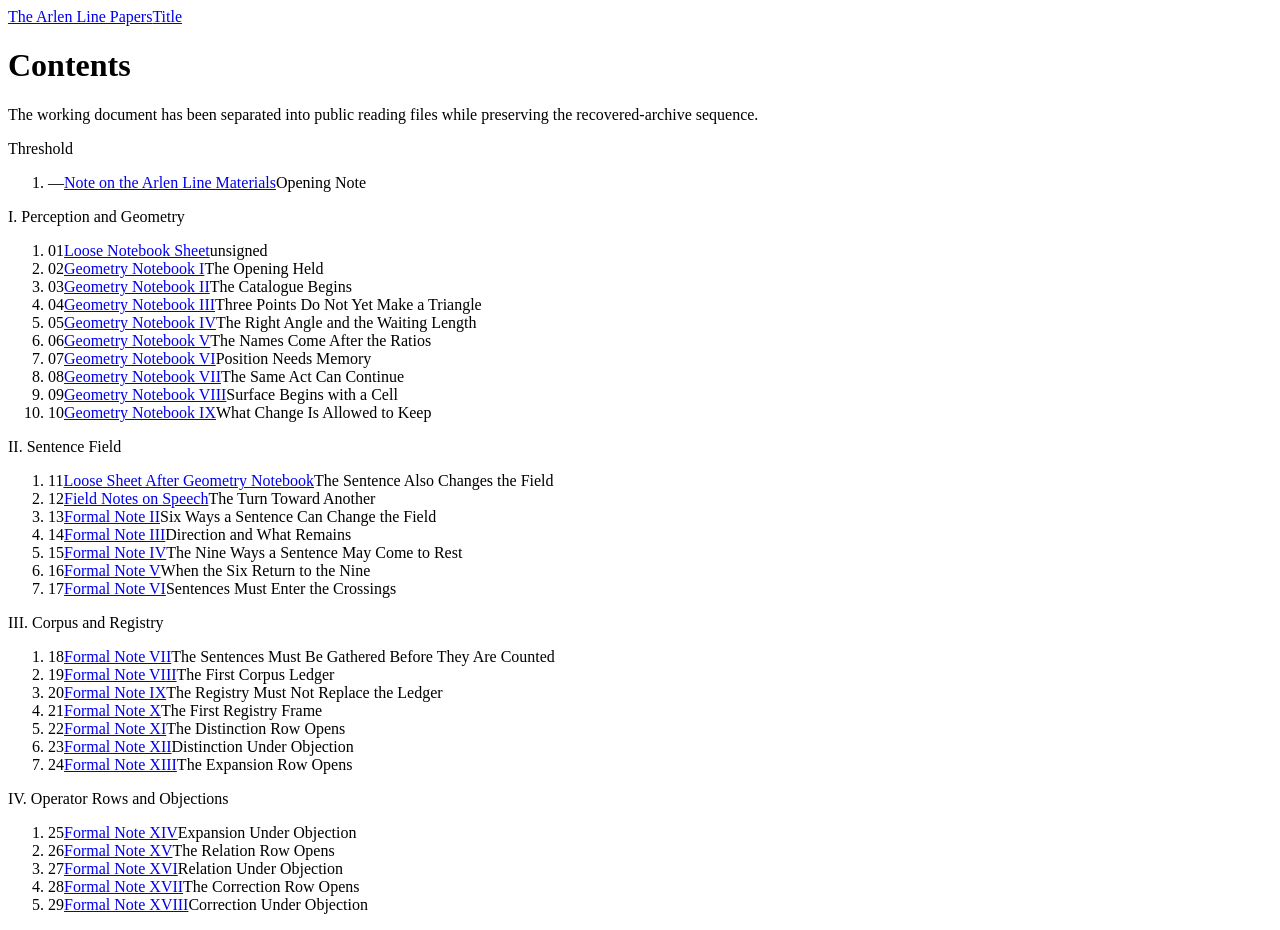
==== contents.html @ 3e71cfad "Add table of contents" ====
<!doctype html><html lang="en"><head><meta charset="utf-8"><meta name="viewport" content="width=device-width, initial-scale=1"><title>Contents · The Arlen Line Papers</title><link rel="stylesheet" href="assets/css/book.css"></head><body><header class="topbar"><a href="index.html">The Arlen Line Papers</a><span><a href="title.html">Title</a></span></header><main class="toc"><h1>Contents</h1><p>The working document has been separated into public reading files while preserving the recovered-archive sequence.</p><div class="toc-part">Threshold</div><ol class="toc-list"><li><span class="toc-num">—</span><a class="toc-title" href="chapters/00-note-on-the-arlen-line-materials.html">Note on the Arlen Line Materials</a><span class="toc-sub">Opening Note</span></li></ol><div class="toc-part">I. Perception and Geometry</div><ol class="toc-list"><li><span class="toc-num">01</span><a class="toc-title" href="chapters/01-loose-notebook-sheet.html">Loose Notebook Sheet</a><span class="toc-sub">unsigned</span></li><li><span class="toc-num">02</span><a class="toc-title" href="chapters/02-geometry-notebook-i.html">Geometry Notebook I</a><span class="toc-sub">The Opening Held</span></li><li><span class="toc-num">03</span><a class="toc-title" href="chapters/03-geometry-notebook-ii.html">Geometry Notebook II</a><span class="toc-sub">The Catalogue Begins</span></li><li><span class="toc-num">04</span><a class="toc-title" href="chapters/04-geometry-notebook-iii.html">Geometry Notebook III</a><span class="toc-sub">Three Points Do Not Yet Make a Triangle</span></li><li><span class="toc-num">05</span><a class="toc-title" href="chapters/05-geometry-notebook-iv.html">Geometry Notebook IV</a><span class="toc-sub">The Right Angle and the Waiting Length</span></li><li><span class="toc-num">06</span><a class="toc-title" href="chapters/06-geometry-notebook-v.html">Geometry Notebook V</a><span class="toc-sub">The Names Come After the Ratios</span></li><li><span class="toc-num">07</span><a class="toc-title" href="chapters/07-geometry-notebook-vi.html">Geometry Notebook VI</a><span class="toc-sub">Position Needs Memory</span></li><li><span class="toc-num">08</span><a class="toc-title" href="chapters/08-geometry-notebook-vii.html">Geometry Notebook VII</a><span class="toc-sub">The Same Act Can Continue</span></li><li><span class="toc-num">09</span><a class="toc-title" href="chapters/09-geometry-notebook-viii.html">Geometry Notebook VIII</a><span class="toc-sub">Surface Begins with a Cell</span></li><li><span class="toc-num">10</span><a class="toc-title" href="chapters/10-geometry-notebook-ix.html">Geometry Notebook IX</a><span class="toc-sub">What Change Is Allowed to Keep</span></li></ol><div class="toc-part">II. Sentence Field</div><ol class="toc-list"><li><span class="toc-num">11</span><a class="toc-title" href="chapters/11-loose-sheet-after-geometry-notebook.html">Loose Sheet After Geometry Notebook</a><span class="toc-sub">The Sentence Also Changes the Field</span></li><li><span class="toc-num">12</span><a class="toc-title" href="chapters/12-field-notes-on-speech.html">Field Notes on Speech</a><span class="toc-sub">The Turn Toward Another</span></li><li><span class="toc-num">13</span><a class="toc-title" href="chapters/13-formal-note-ii.html">Formal Note II</a><span class="toc-sub">Six Ways a Sentence Can Change the Field</span></li><li><span class="toc-num">14</span><a class="toc-title" href="chapters/14-formal-note-iii.html">Formal Note III</a><span class="toc-sub">Direction and What Remains</span></li><li><span class="toc-num">15</span><a class="toc-title" href="chapters/15-formal-note-iv.html">Formal Note IV</a><span class="toc-sub">The Nine Ways a Sentence May Come to Rest</span></li><li><span class="toc-num">16</span><a class="toc-title" href="chapters/16-formal-note-v.html">Formal Note V</a><span class="toc-sub">When the Six Return to the Nine</span></li><li><span class="toc-num">17</span><a class="toc-title" href="chapters/17-formal-note-vi.html">Formal Note VI</a><span class="toc-sub">Sentences Must Enter the Crossings</span></li></ol><div class="toc-part">III. Corpus and Registry</div><ol class="toc-list"><li><span class="toc-num">18</span><a class="toc-title" href="chapters/18-formal-note-vii.html">Formal Note VII</a><span class="toc-sub">The Sentences Must Be Gathered Before They Are Counted</span></li><li><span class="toc-num">19</span><a class="toc-title" href="chapters/19-formal-note-viii.html">Formal Note VIII</a><span class="toc-sub">The First Corpus Ledger</span></li><li><span class="toc-num">20</span><a class="toc-title" href="chapters/20-formal-note-ix.html">Formal Note IX</a><span class="toc-sub">The Registry Must Not Replace the Ledger</span></li><li><span class="toc-num">21</span><a class="toc-title" href="chapters/21-formal-note-x.html">Formal Note X</a><span class="toc-sub">The First Registry Frame</span></li><li><span class="toc-num">22</span><a class="toc-title" href="chapters/22-formal-note-xi.html">Formal Note XI</a><span class="toc-sub">The Distinction Row Opens</span></li><li><span class="toc-num">23</span><a class="toc-title" href="chapters/23-formal-note-xii.html">Formal Note XII</a><span class="toc-sub">Distinction Under Objection</span></li><li><span class="toc-num">24</span><a class="toc-title" href="chapters/24-formal-note-xiii.html">Formal Note XIII</a><span class="toc-sub">The Expansion Row Opens</span></li></ol><div class="toc-part">IV. Operator Rows and Objections</div><ol class="toc-list"><li><span class="toc-num">25</span><a class="toc-title" href="chapters/25-formal-note-xiv.html">Formal Note XIV</a><span class="toc-sub">Expansion Under Objection</span></li><li><span class="toc-num">26</span><a class="toc-title" href="chapters/26-formal-note-xv.html">Formal Note XV</a><span class="toc-sub">The Relation Row Opens</span></li><li><span class="toc-num">27</span><a class="toc-title" href="chapters/27-formal-note-xvi.html">Formal Note XVI</a><span class="toc-sub">Relation Under Objection</span></li><li><span class="toc-num">28</span><a class="toc-title" href="chapters/28-formal-note-xvii.html">Formal Note XVII</a><span class="toc-sub">The Correction Row Opens</span></li><li><span class="toc-num">29</span><a class="toc-title" href="chapters/29-formal-note-xviii.html">Formal Note XVIII</a><span class="toc-sub">Correction Under Objection</span></li></ol></main><script src="assets/js/book-data.js"></script><script src="assets/js/reader.js"></script></body></html>
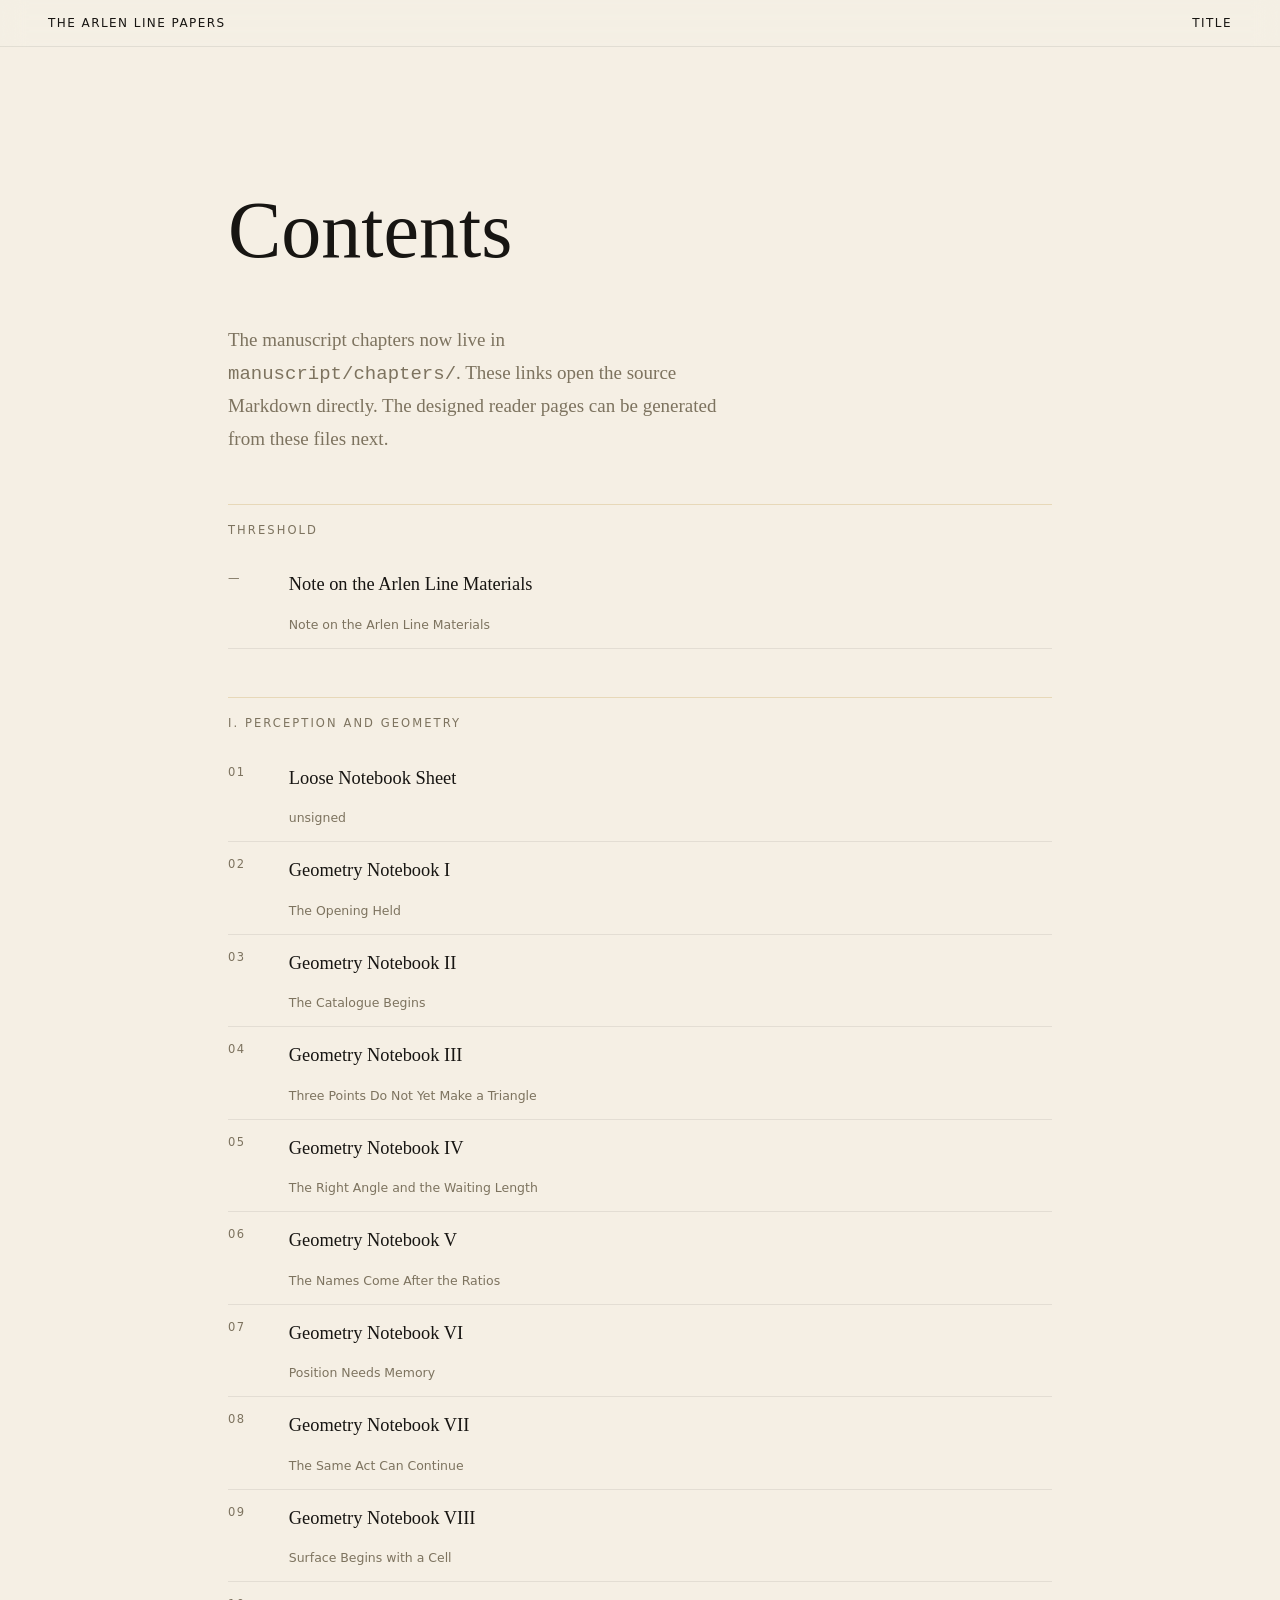
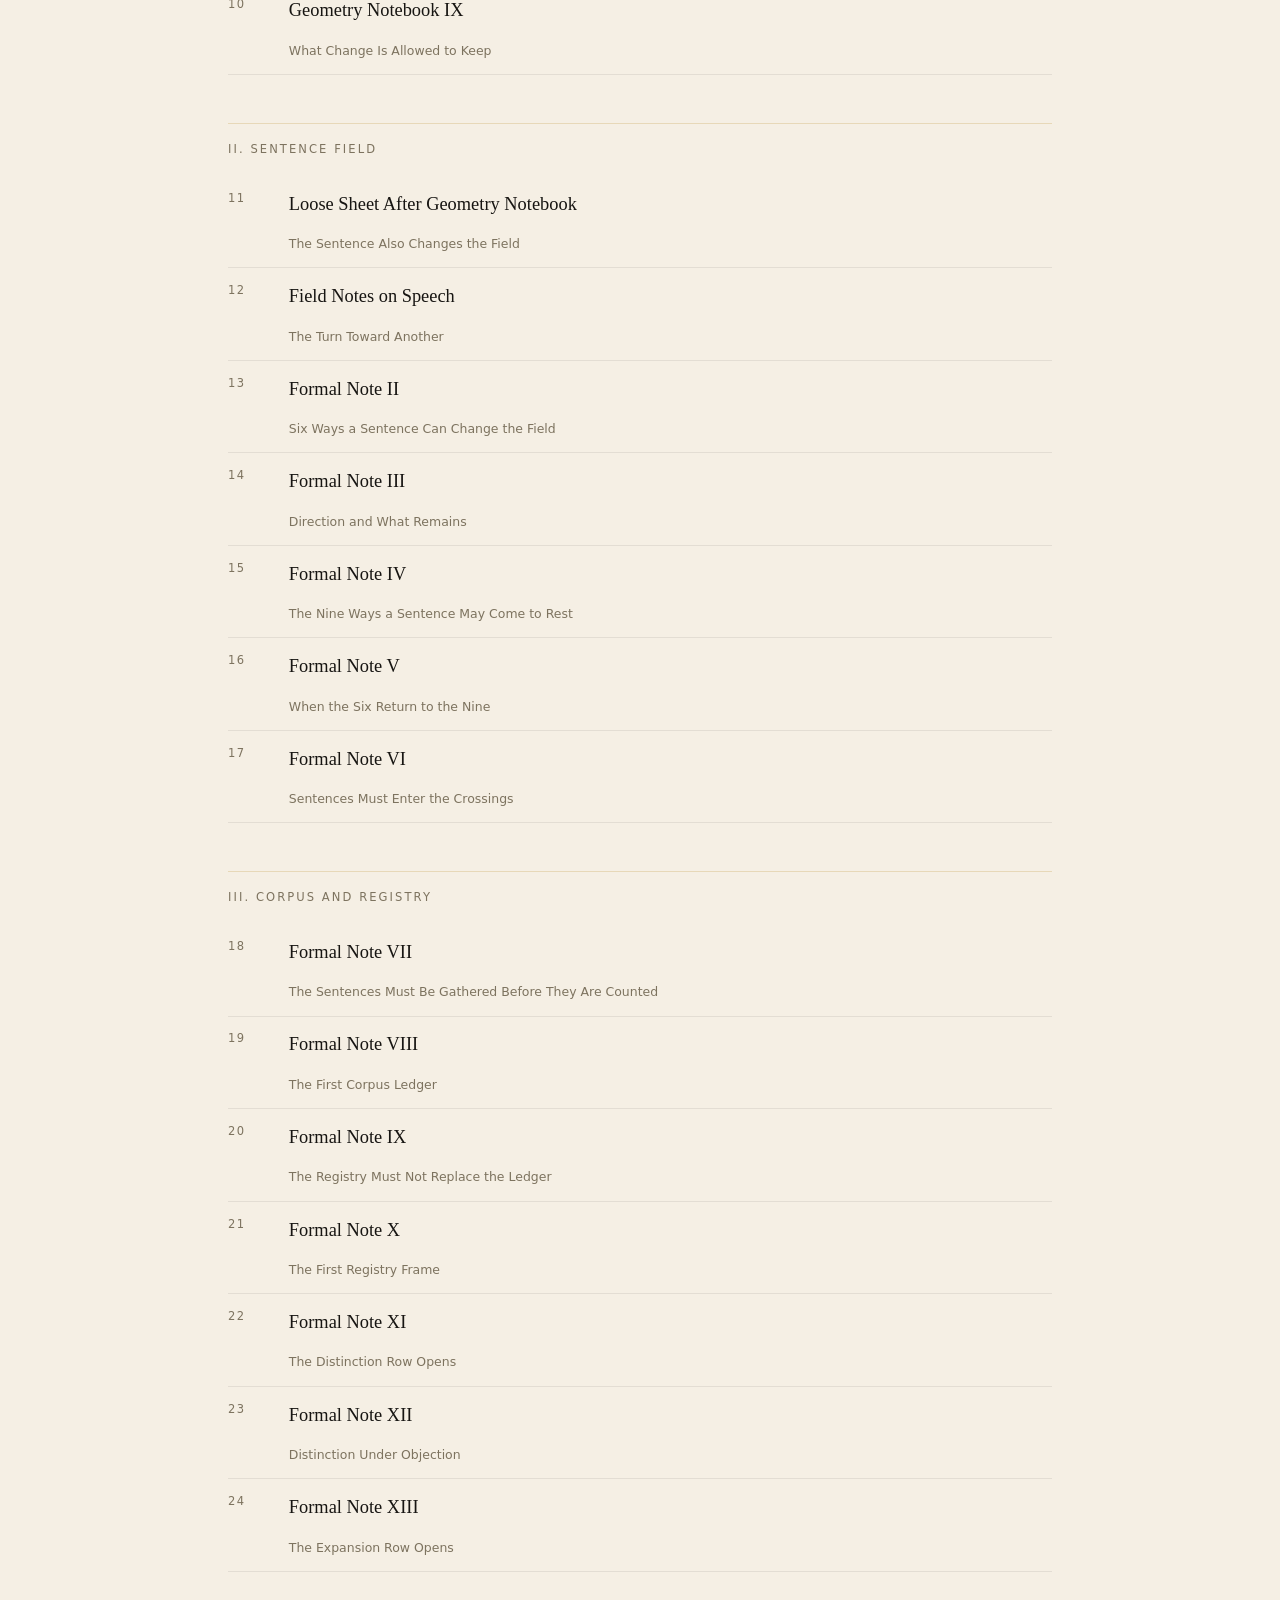
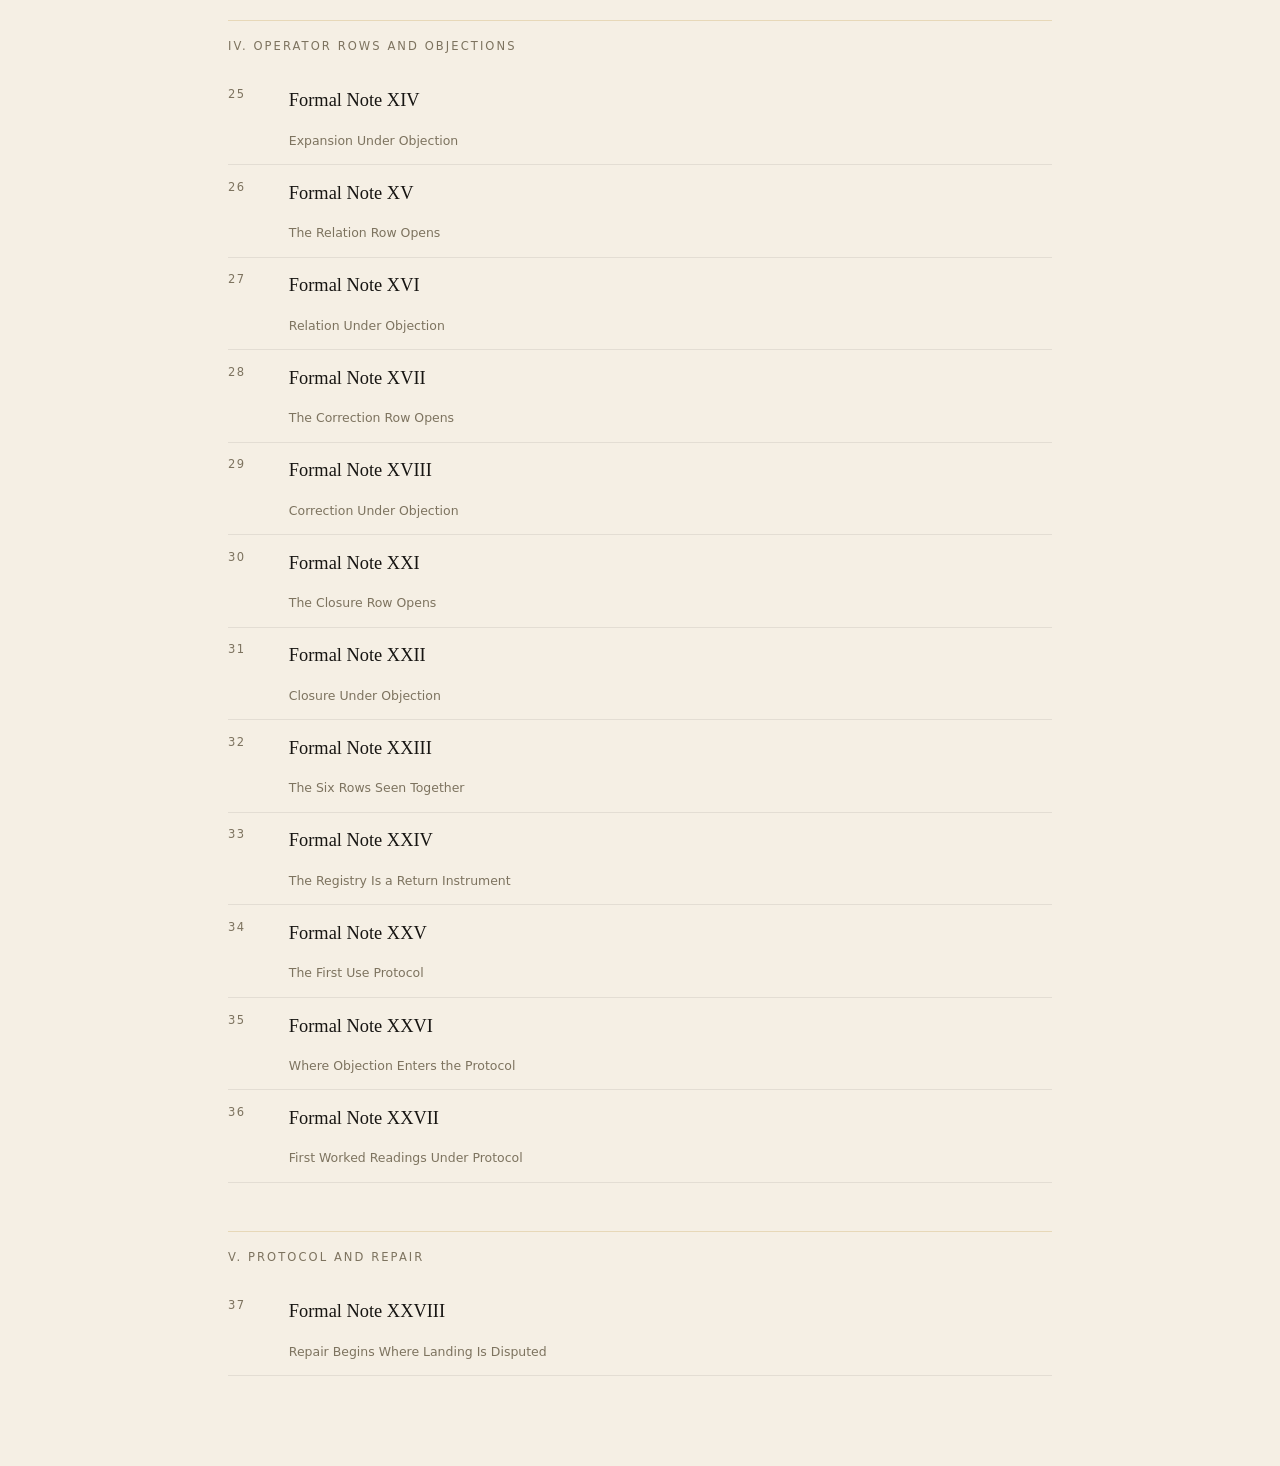
==== commit 8b63ccf1: "Wire contents to manuscript chapters" ====
--- a/contents.html
+++ b/contents.html
@@ -1 +1 @@
-<!doctype html><html lang="en"><head><meta charset="utf-8"><meta name="viewport" content="width=device-width, initial-scale=1"><title>Contents · The Arlen Line Papers</title><link rel="stylesheet" href="assets/css/book.css"></head><body><header class="topbar"><a href="index.html">The Arlen Line Papers</a><span><a href="title.html">Title</a></span></header><main class="toc"><h1>Contents</h1><p>The working document has been separated into public reading files while preserving the recovered-archive sequence.</p><div class="toc-part">Threshold</div><ol class="toc-list"><li><span class="toc-num">—</span><a class="toc-title" href="chapters/00-note-on-the-arlen-line-materials.html">Note on the Arlen Line Materials</a><span class="toc-sub">Opening Note</span></li></ol><div class="toc-part">I. Perception and Geometry</div><ol class="toc-list"><li><span class="toc-num">01</span><a class="toc-title" href="chapters/01-loose-notebook-sheet.html">Loose Notebook Sheet</a><span class="toc-sub">unsigned</span></li><li><span class="toc-num">02</span><a class="toc-title" href="chapters/02-geometry-notebook-i.html">Geometry Notebook I</a><span class="toc-sub">The Opening Held</span></li><li><span class="toc-num">03</span><a class="toc-title" href="chapters/03-geometry-notebook-ii.html">Geometry Notebook II</a><span class="toc-sub">The Catalogue Begins</span></li><li><span class="toc-num">04</span><a class="toc-title" href="chapters/04-geometry-notebook-iii.html">Geometry Notebook III</a><span class="toc-sub">Three Points Do Not Yet Make a Triangle</span></li><li><span class="toc-num">05</span><a class="toc-title" href="chapters/05-geometry-notebook-iv.html">Geometry Notebook IV</a><span class="toc-sub">The Right Angle and the Waiting Length</span></li><li><span class="toc-num">06</span><a class="toc-title" href="chapters/06-geometry-notebook-v.html">Geometry Notebook V</a><span class="toc-sub">The Names Come After the Ratios</span></li><li><span class="toc-num">07</span><a class="toc-title" href="chapters/07-geometry-notebook-vi.html">Geometry Notebook VI</a><span class="toc-sub">Position Needs Memory</span></li><li><span class="toc-num">08</span><a class="toc-title" href="chapters/08-geometry-notebook-vii.html">Geometry Notebook VII</a><span class="toc-sub">The Same Act Can Continue</span></li><li><span class="toc-num">09</span><a class="toc-title" href="chapters/09-geometry-notebook-viii.html">Geometry Notebook VIII</a><span class="toc-sub">Surface Begins with a Cell</span></li><li><span class="toc-num">10</span><a class="toc-title" href="chapters/10-geometry-notebook-ix.html">Geometry Notebook IX</a><span class="toc-sub">What Change Is Allowed to Keep</span></li></ol><div class="toc-part">II. Sentence Field</div><ol class="toc-list"><li><span class="toc-num">11</span><a class="toc-title" href="chapters/11-loose-sheet-after-geometry-notebook.html">Loose Sheet After Geometry Notebook</a><span class="toc-sub">The Sentence Also Changes the Field</span></li><li><span class="toc-num">12</span><a class="toc-title" href="chapters/12-field-notes-on-speech.html">Field Notes on Speech</a><span class="toc-sub">The Turn Toward Another</span></li><li><span class="toc-num">13</span><a class="toc-title" href="chapters/13-formal-note-ii.html">Formal Note II</a><span class="toc-sub">Six Ways a Sentence Can Change the Field</span></li><li><span class="toc-num">14</span><a class="toc-title" href="chapters/14-formal-note-iii.html">Formal Note III</a><span class="toc-sub">Direction and What Remains</span></li><li><span class="toc-num">15</span><a class="toc-title" href="chapters/15-formal-note-iv.html">Formal Note IV</a><span class="toc-sub">The Nine Ways a Sentence May Come to Rest</span></li><li><span class="toc-num">16</span><a class="toc-title" href="chapters/16-formal-note-v.html">Formal Note V</a><span class="toc-sub">When the Six Return to the Nine</span></li><li><span class="toc-num">17</span><a class="toc-title" href="chapters/17-formal-note-vi.html">Formal Note VI</a><span class="toc-sub">Sentences Must Enter the Crossings</span></li></ol><div class="toc-part">III. Corpus and Registry</div><ol class="toc-list"><li><span class="toc-num">18</span><a class="toc-title" href="chapters/18-formal-note-vii.html">Formal Note VII</a><span class="toc-sub">The Sentences Must Be Gathered Before They Are Counted</span></li><li><span class="toc-num">19</span><a class="toc-title" href="chapters/19-formal-note-viii.html">Formal Note VIII</a><span class="toc-sub">The First Corpus Ledger</span></li><li><span class="toc-num">20</span><a class="toc-title" href="chapters/20-formal-note-ix.html">Formal Note IX</a><span class="toc-sub">The Registry Must Not Replace the Ledger</span></li><li><span class="toc-num">21</span><a class="toc-title" href="chapters/21-formal-note-x.html">Formal Note X</a><span class="toc-sub">The First Registry Frame</span></li><li><span class="toc-num">22</span><a class="toc-title" href="chapters/22-formal-note-xi.html">Formal Note XI</a><span class="toc-sub">The Distinction Row Opens</span></li><li><span class="toc-num">23</span><a class="toc-title" href="chapters/23-formal-note-xii.html">Formal Note XII</a><span class="toc-sub">Distinction Under Objection</span></li><li><span class="toc-num">24</span><a class="toc-title" href="chapters/24-formal-note-xiii.html">Formal Note XIII</a><span class="toc-sub">The Expansion Row Opens</span></li></ol><div class="toc-part">IV. Operator Rows and Objections</div><ol class="toc-list"><li><span class="toc-num">25</span><a class="toc-title" href="chapters/25-formal-note-xiv.html">Formal Note XIV</a><span class="toc-sub">Expansion Under Objection</span></li><li><span class="toc-num">26</span><a class="toc-title" href="chapters/26-formal-note-xv.html">Formal Note XV</a><span class="toc-sub">The Relation Row Opens</span></li><li><span class="toc-num">27</span><a class="toc-title" href="chapters/27-formal-note-xvi.html">Formal Note XVI</a><span class="toc-sub">Relation Under Objection</span></li><li><span class="toc-num">28</span><a class="toc-title" href="chapters/28-formal-note-xvii.html">Formal Note XVII</a><span class="toc-sub">The Correction Row Opens</span></li><li><span class="toc-num">29</span><a class="toc-title" href="chapters/29-formal-note-xviii.html">Formal Note XVIII</a><span class="toc-sub">Correction Under Objection</span></li></ol></main><script src="assets/js/book-data.js"></script><script src="assets/js/reader.js"></script></body></html>+<!doctype html><html lang="en"><head><meta charset="utf-8"><meta name="viewport" content="width=device-width, initial-scale=1"><title>Contents · The Arlen Line Papers</title><link rel="stylesheet" href="assets/css/book.css"></head><body><header class="topbar"><a href="index.html">The Arlen Line Papers</a><span><a href="title.html">Title</a></span></header><main class="toc"><h1>Contents</h1><p>The manuscript chapters now live in <code>manuscript/chapters/</code>. These links open the source Markdown directly. The designed reader pages can be generated from these files next.</p><div class="toc-part">Threshold</div><ol class="toc-list"><li><span class="toc-num">—</span><a class="toc-title" href="manuscript/chapters/00-note-on-the-arlen-line-materials.md">Note on the Arlen Line Materials</a><span class="toc-sub">Note on the Arlen Line Materials</span></li></ol><div class="toc-part">I. Perception and Geometry</div><ol class="toc-list"><li><span class="toc-num">01</span><a class="toc-title" href="manuscript/chapters/01-loose-notebook-sheet.md">Loose Notebook Sheet</a><span class="toc-sub">unsigned</span></li><li><span class="toc-num">02</span><a class="toc-title" href="manuscript/chapters/02-geometry-notebook-i.md">Geometry Notebook I</a><span class="toc-sub">The Opening Held</span></li><li><span class="toc-num">03</span><a class="toc-title" href="manuscript/chapters/03-geometry-notebook-ii.md">Geometry Notebook II</a><span class="toc-sub">The Catalogue Begins</span></li><li><span class="toc-num">04</span><a class="toc-title" href="manuscript/chapters/04-geometry-notebook-iii.md">Geometry Notebook III</a><span class="toc-sub">Three Points Do Not Yet Make a Triangle</span></li><li><span class="toc-num">05</span><a class="toc-title" href="manuscript/chapters/05-geometry-notebook-iv.md">Geometry Notebook IV</a><span class="toc-sub">The Right Angle and the Waiting Length</span></li><li><span class="toc-num">06</span><a class="toc-title" href="manuscript/chapters/06-geometry-notebook-v.md">Geometry Notebook V</a><span class="toc-sub">The Names Come After the Ratios</span></li><li><span class="toc-num">07</span><a class="toc-title" href="manuscript/chapters/07-geometry-notebook-vi.md">Geometry Notebook VI</a><span class="toc-sub">Position Needs Memory</span></li><li><span class="toc-num">08</span><a class="toc-title" href="manuscript/chapters/08-geometry-notebook-vii.md">Geometry Notebook VII</a><span class="toc-sub">The Same Act Can Continue</span></li><li><span class="toc-num">09</span><a class="toc-title" href="manuscript/chapters/09-geometry-notebook-viii.md">Geometry Notebook VIII</a><span class="toc-sub">Surface Begins with a Cell</span></li><li><span class="toc-num">10</span><a class="toc-title" href="manuscript/chapters/10-geometry-notebook-ix.md">Geometry Notebook IX</a><span class="toc-sub">What Change Is Allowed to Keep</span></li></ol><div class="toc-part">II. Sentence Field</div><ol class="toc-list"><li><span class="toc-num">11</span><a class="toc-title" href="manuscript/chapters/11-loose-sheet-after-geometry-notebook.md">Loose Sheet After Geometry Notebook</a><span class="toc-sub">The Sentence Also Changes the Field</span></li><li><span class="toc-num">12</span><a class="toc-title" href="manuscript/chapters/12-field-notes-on-speech.md">Field Notes on Speech</a><span class="toc-sub">The Turn Toward Another</span></li><li><span class="toc-num">13</span><a class="toc-title" href="manuscript/chapters/13-formal-note-ii.md">Formal Note II</a><span class="toc-sub">Six Ways a Sentence Can Change the Field</span></li><li><span class="toc-num">14</span><a class="toc-title" href="manuscript/chapters/14-formal-note-iii.md">Formal Note III</a><span class="toc-sub">Direction and What Remains</span></li><li><span class="toc-num">15</span><a class="toc-title" href="manuscript/chapters/15-formal-note-iv.md">Formal Note IV</a><span class="toc-sub">The Nine Ways a Sentence May Come to Rest</span></li><li><span class="toc-num">16</span><a class="toc-title" href="manuscript/chapters/16-formal-note-v.md">Formal Note V</a><span class="toc-sub">When the Six Return to the Nine</span></li><li><span class="toc-num">17</span><a class="toc-title" href="manuscript/chapters/17-formal-note-vi.md">Formal Note VI</a><span class="toc-sub">Sentences Must Enter the Crossings</span></li></ol><div class="toc-part">III. Corpus and Registry</div><ol class="toc-list"><li><span class="toc-num">18</span><a class="toc-title" href="manuscript/chapters/18-formal-note-vii.md">Formal Note VII</a><span class="toc-sub">The Sentences Must Be Gathered Before They Are Counted</span></li><li><span class="toc-num">19</span><a class="toc-title" href="manuscript/chapters/19-formal-note-viii.md">Formal Note VIII</a><span class="toc-sub">The First Corpus Ledger</span></li><li><span class="toc-num">20</span><a class="toc-title" href="manuscript/chapters/20-formal-note-ix.md">Formal Note IX</a><span class="toc-sub">The Registry Must Not Replace the Ledger</span></li><li><span class="toc-num">21</span><a class="toc-title" href="manuscript/chapters/21-formal-note-x.md">Formal Note X</a><span class="toc-sub">The First Registry Frame</span></li><li><span class="toc-num">22</span><a class="toc-title" href="manuscript/chapters/22-formal-note-xi.md">Formal Note XI</a><span class="toc-sub">The Distinction Row Opens</span></li><li><span class="toc-num">23</span><a class="toc-title" href="manuscript/chapters/23-formal-note-xii.md">Formal Note XII</a><span class="toc-sub">Distinction Under Objection</span></li><li><span class="toc-num">24</span><a class="toc-title" href="manuscript/chapters/24-formal-note-xiii.md">Formal Note XIII</a><span class="toc-sub">The Expansion Row Opens</span></li></ol><div class="toc-part">IV. Operator Rows and Objections</div><ol class="toc-list"><li><span class="toc-num">25</span><a class="toc-title" href="manuscript/chapters/25-formal-note-xiv.md">Formal Note XIV</a><span class="toc-sub">Expansion Under Objection</span></li><li><span class="toc-num">26</span><a class="toc-title" href="manuscript/chapters/26-formal-note-xv.md">Formal Note XV</a><span class="toc-sub">The Relation Row Opens</span></li><li><span class="toc-num">27</span><a class="toc-title" href="manuscript/chapters/27-formal-note-xvi.md">Formal Note XVI</a><span class="toc-sub">Relation Under Objection</span></li><li><span class="toc-num">28</span><a class="toc-title" href="manuscript/chapters/28-formal-note-xvii.md">Formal Note XVII</a><span class="toc-sub">The Correction Row Opens</span></li><li><span class="toc-num">29</span><a class="toc-title" href="manuscript/chapters/29-formal-note-xviii.md">Formal Note XVIII</a><span class="toc-sub">Correction Under Objection</span></li><li><span class="toc-num">30</span><a class="toc-title" href="manuscript/chapters/30-formal-note-xxi.md">Formal Note XXI</a><span class="toc-sub">The Closure Row Opens</span></li><li><span class="toc-num">31</span><a class="toc-title" href="manuscript/chapters/31-formal-note-xxii.md">Formal Note XXII</a><span class="toc-sub">Closure Under Objection</span></li><li><span class="toc-num">32</span><a class="toc-title" href="manuscript/chapters/32-formal-note-xxiii.md">Formal Note XXIII</a><span class="toc-sub">The Six Rows Seen Together</span></li><li><span class="toc-num">33</span><a class="toc-title" href="manuscript/chapters/33-formal-note-xxiv.md">Formal Note XXIV</a><span class="toc-sub">The Registry Is a Return Instrument</span></li><li><span class="toc-num">34</span><a class="toc-title" href="manuscript/chapters/34-formal-note-xxv.md">Formal Note XXV</a><span class="toc-sub">The First Use Protocol</span></li><li><span class="toc-num">35</span><a class="toc-title" href="manuscript/chapters/35-formal-note-xxvi.md">Formal Note XXVI</a><span class="toc-sub">Where Objection Enters the Protocol</span></li><li><span class="toc-num">36</span><a class="toc-title" href="manuscript/chapters/36-formal-note-xxvii.md">Formal Note XXVII</a><span class="toc-sub">First Worked Readings Under Protocol</span></li></ol><div class="toc-part">V. Protocol and Repair</div><ol class="toc-list"><li><span class="toc-num">37</span><a class="toc-title" href="manuscript/chapters/37-formal-note-xxviii.md">Formal Note XXVIII</a><span class="toc-sub">Repair Begins Where Landing Is Disputed</span></li></ol></main><script src="assets/js/book-data.js"></script><script src="assets/js/reader.js"></script></body></html>
--- a/assets/css/book.css
+++ b/assets/css/book.css
@@ -0,0 +1 @@
+:root{--ink:#171512;--paper:#f5efe4;--paper-2:#ede3d2;--night:#080a0d;--muted:#7d735f;--gold:#c7a85b;--green:#b9d9b5;--line:rgba(199,168,91,.32);--width:78ch;--serif:ui-serif,Georgia,"Times New Roman",serif;--sans:ui-sans-serif,system-ui,-apple-system,Segoe UI,sans-serif}*{box-sizing:border-box}html{scroll-behavior:smooth}body{margin:0;background:var(--paper);color:var(--ink);font-family:var(--serif);font-size:19px;line-height:1.72;text-rendering:optimizeLegibility}a{color:inherit;text-decoration-color:var(--line);text-underline-offset:.18em}a:hover{text-decoration-color:var(--gold)}.topbar{position:sticky;top:0;z-index:20;display:flex;justify-content:space-between;gap:1rem;align-items:center;padding:.8rem clamp(1rem,4vw,3rem);font-family:var(--sans);font-size:.75rem;letter-spacing:.12em;text-transform:uppercase;background:rgba(245,239,228,.82);backdrop-filter:blur(12px);border-bottom:1px solid rgba(23,21,18,.08)}.topbar a{text-decoration:none}.progress{position:fixed;top:0;left:0;height:3px;background:linear-gradient(90deg,var(--gold),var(--green));width:0;z-index:50}.cover{min-height:100vh;background:radial-gradient(circle at 50% 42%,rgba(199,168,91,.28),transparent 24rem),radial-gradient(circle at 50% 50%,rgba(185,217,181,.10),transparent 34rem),var(--night);display:grid;place-items:center;color:#f7eedf;overflow:hidden;position:relative}.cover:before{content:"";position:absolute;inset:-20%;background:repeating-conic-gradient(from 0deg,rgba(199,168,91,.08) 0 1deg,transparent 1deg 10deg);animation:turn 40s linear infinite}.cover-inner{position:relative;text-align:center;padding:2rem}.book-object{width:min(58vw,310px);height:min(76vw,430px);margin:0 auto 2rem;border:1px solid rgba(199,168,91,.45);border-radius:10px;background:linear-gradient(135deg,#201914,#0d1115 55%,#19140f);box-shadow:0 0 70px rgba(199,168,91,.28),0 25px 60px rgba(0,0,0,.55);position:relative;display:grid;place-items:center;transform:perspective(900px) rotateY(-12deg) rotateX(4deg)}.book-object:after{content:"";position:absolute;inset:8%;border:1px solid rgba(199,168,91,.23);border-radius:999px}.sigil{width:46%;aspect-ratio:1;border:1px solid rgba(199,168,91,.6);border-radius:50%;position:relative}.sigil:after{content:"";position:absolute;left:-18%;right:-18%;top:50%;border-top:1px solid rgba(199,168,91,.75)}.titlemark{position:absolute;bottom:14%;font-family:var(--sans);letter-spacing:.2em;text-transform:uppercase;font-size:.72rem;color:#dbc98f}.cover h1,.title-page h1{font-size:clamp(2.8rem,8vw,6rem);line-height:.94;margin:.3rem 0;font-weight:400}.cover p,.title-page p{color:#d8c9ad;font-family:var(--sans);letter-spacing:.06em}.cover-actions{display:flex;gap:.8rem;justify-content:center;flex-wrap:wrap;margin-top:2rem}.button{font-family:var(--sans);font-size:.78rem;letter-spacing:.12em;text-transform:uppercase;text-decoration:none;border:1px solid rgba(199,168,91,.5);padding:.85rem 1.05rem;border-radius:999px;background:rgba(255,255,255,.04)}.resume-note{font-family:var(--sans);font-size:.75rem;color:#9f947b;margin-top:1rem}.title-page{min-height:100vh;display:grid;place-items:center;text-align:center;background:linear-gradient(#f5efe4,#ece1cd);padding:2rem}.title-page p{color:var(--muted)}.rule{width:9rem;height:1px;background:var(--line);margin:2rem auto}.toc{max-width:920px;margin:0 auto;padding:clamp(3rem,7vw,7rem) clamp(1rem,4vw,3rem)}.toc h1{font-size:clamp(3rem,7vw,5rem);font-weight:400;line-height:1}.toc>p{max-width:54ch;color:var(--muted)}.toc-part{font-family:var(--sans);letter-spacing:.18em;text-transform:uppercase;font-size:.72rem;color:var(--muted);margin:3rem 0 1rem;border-top:1px solid var(--line);padding-top:1rem}.toc-list{list-style:none;margin:0;padding:0}.toc-list li{display:grid;grid-template-columns:3rem 1fr;gap:.8rem;border-bottom:1px solid rgba(23,21,18,.08);padding:.8rem 0}.toc-num{font-family:var(--sans);font-size:.72rem;color:var(--muted);letter-spacing:.12em}.toc-title{font-size:1.15rem;text-decoration:none}.toc-sub{grid-column:2;font-family:var(--sans);font-size:.78rem;color:var(--muted)}.reader-shell{display:grid;grid-template-columns:minmax(1rem,1fr) minmax(0,var(--width)) minmax(12rem,18rem);gap:clamp(1rem,4vw,4rem);padding:clamp(1rem,3vw,2rem) clamp(1rem,4vw,4rem) 5rem}.reader-main{max-width:var(--width);padding-top:4rem}.reader-margin{font-family:var(--sans);font-size:.78rem;line-height:1.55;color:var(--muted);padding-top:7rem;position:sticky;top:0;height:100vh}.reader-margin .box{border-left:1px solid var(--line);padding-left:1rem;margin-bottom:1.4rem}.chapter-kicker{font-family:var(--sans);letter-spacing:.18em;text-transform:uppercase;font-size:.72rem;color:var(--muted);margin-bottom:1.2rem}.chapter-title{font-size:clamp(2.4rem,6vw,4.8rem);font-weight:400;line-height:1;margin:.2rem 0}.chapter-subtitle{font-style:italic;color:var(--muted);font-size:1.25rem}.editor-note{border-left:1px solid var(--line);padding:1rem 0 1rem 1.2rem;margin:2.2rem 0;color:#4f4639;background:linear-gradient(90deg,rgba(199,168,91,.08),transparent)}article p{margin:1.15rem 0}article h2,article h3{font-weight:400;line-height:1.15;margin:2.5rem 0 1rem}.chapter-nav{display:flex;justify-content:space-between;gap:1rem;border-top:1px solid var(--line);margin-top:4rem;padding-top:1.5rem;font-family:var(--sans);font-size:.8rem;letter-spacing:.08em;text-transform:uppercase}.chapter-nav a{text-decoration:none}.chapter-nav .next{text-align:right;margin-left:auto}@keyframes turn{to{transform:rotate(360deg)}}@media(max-width:900px){body{font-size:18px}.reader-shell{display:block;padding:1rem}.reader-main{padding-top:2rem}.reader-margin{display:none}.toc-list li{grid-template-columns:2.4rem 1fr}.cover h1{font-size:3.2rem}}@media print{.topbar,.progress,.reader-margin,.chapter-nav{display:none}body{background:#fff}.reader-shell{display:block}.reader-main{max-width:none;padding:0}}
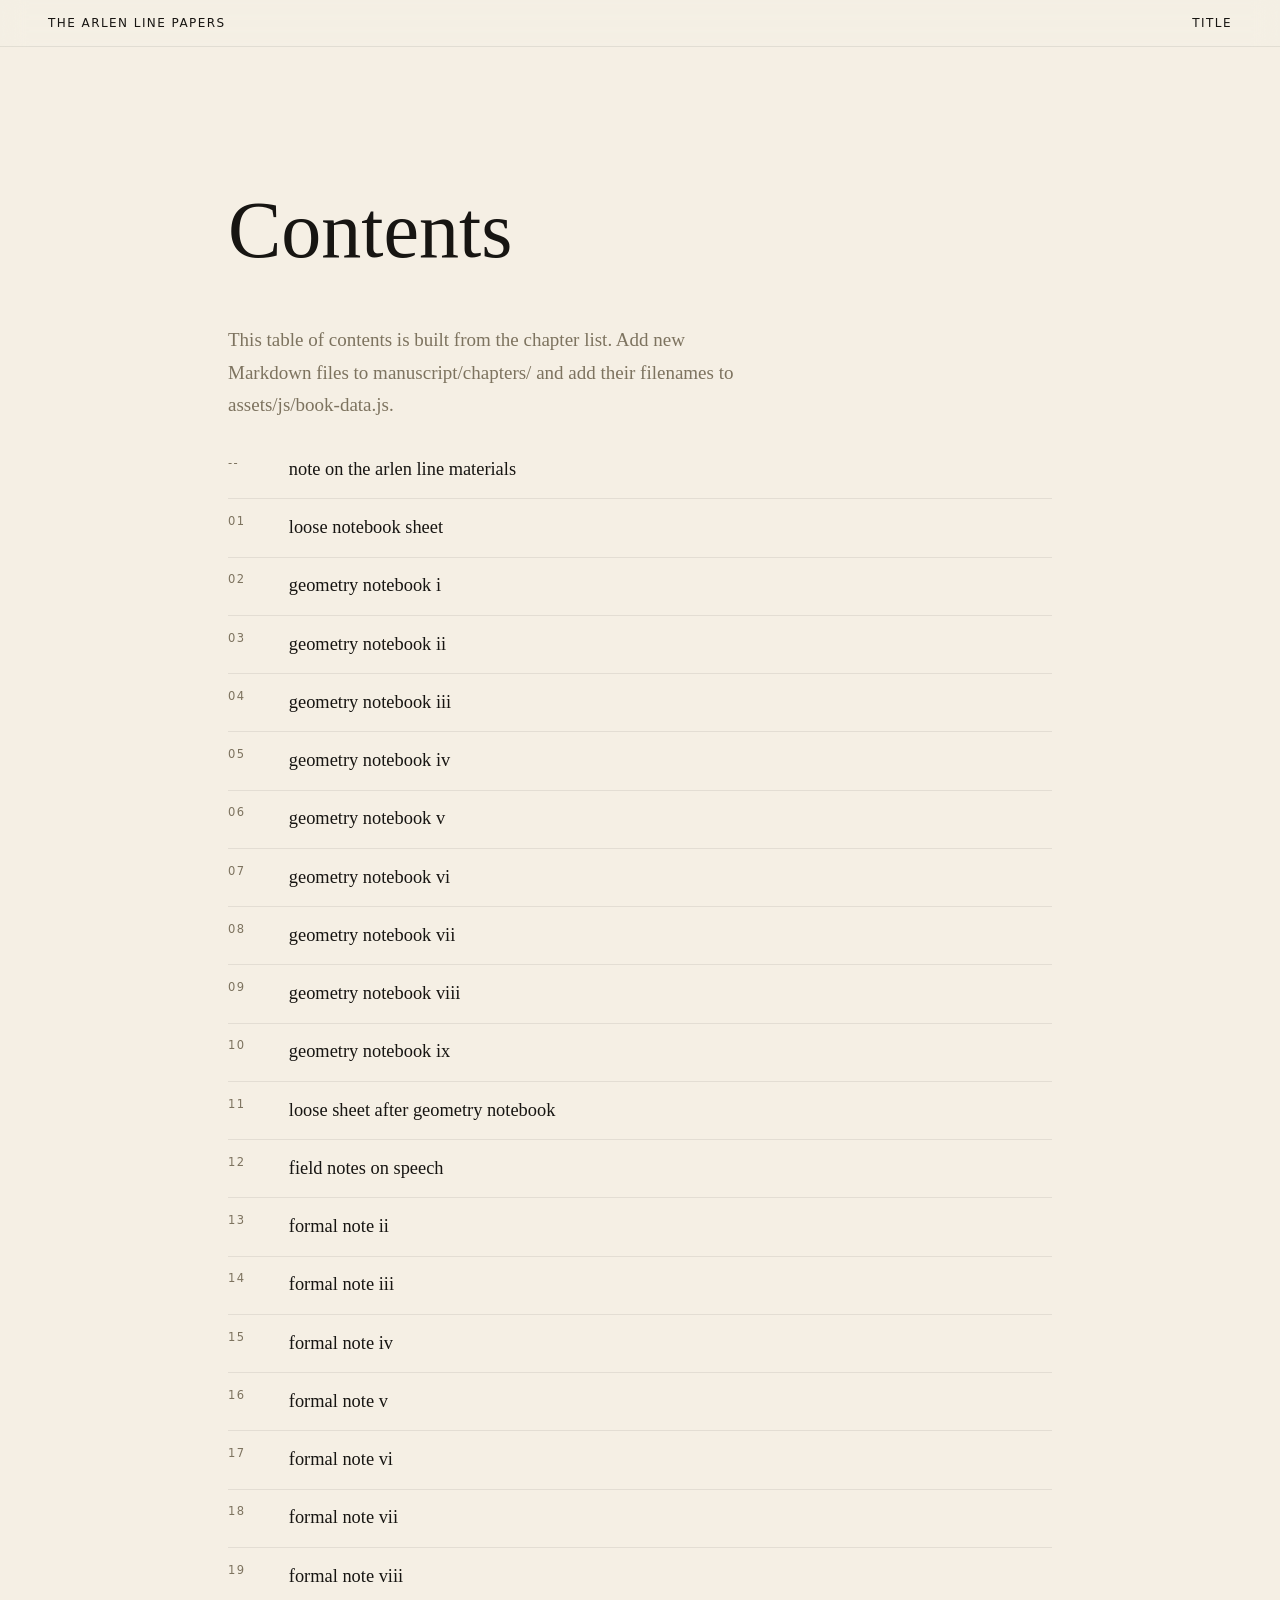
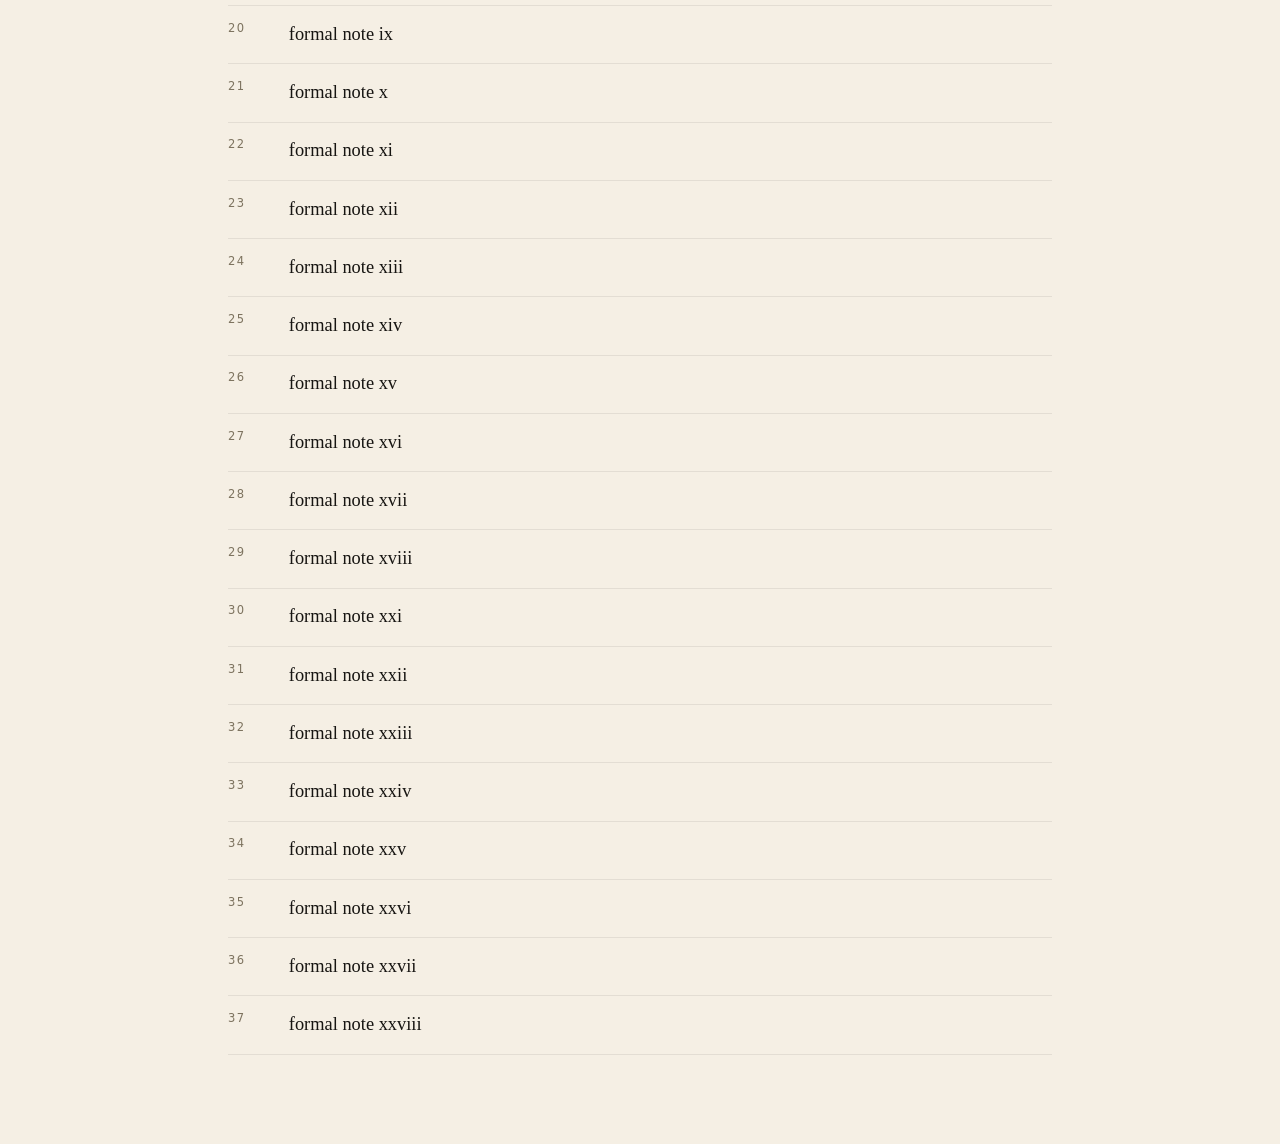
==== commit 4954e33d: "Make contents use reusable reader" ====
--- a/contents.html
+++ b/contents.html
@@ -1 +1 @@
-<!doctype html><html lang="en"><head><meta charset="utf-8"><meta name="viewport" content="width=device-width, initial-scale=1"><title>Contents · The Arlen Line Papers</title><link rel="stylesheet" href="assets/css/book.css"></head><body><header class="topbar"><a href="index.html">The Arlen Line Papers</a><span><a href="title.html">Title</a></span></header><main class="toc"><h1>Contents</h1><p>The manuscript chapters now live in <code>manuscript/chapters/</code>. These links open the source Markdown directly. The designed reader pages can be generated from these files next.</p><div class="toc-part">Threshold</div><ol class="toc-list"><li><span class="toc-num">—</span><a class="toc-title" href="manuscript/chapters/00-note-on-the-arlen-line-materials.md">Note on the Arlen Line Materials</a><span class="toc-sub">Note on the Arlen Line Materials</span></li></ol><div class="toc-part">I. Perception and Geometry</div><ol class="toc-list"><li><span class="toc-num">01</span><a class="toc-title" href="manuscript/chapters/01-loose-notebook-sheet.md">Loose Notebook Sheet</a><span class="toc-sub">unsigned</span></li><li><span class="toc-num">02</span><a class="toc-title" href="manuscript/chapters/02-geometry-notebook-i.md">Geometry Notebook I</a><span class="toc-sub">The Opening Held</span></li><li><span class="toc-num">03</span><a class="toc-title" href="manuscript/chapters/03-geometry-notebook-ii.md">Geometry Notebook II</a><span class="toc-sub">The Catalogue Begins</span></li><li><span class="toc-num">04</span><a class="toc-title" href="manuscript/chapters/04-geometry-notebook-iii.md">Geometry Notebook III</a><span class="toc-sub">Three Points Do Not Yet Make a Triangle</span></li><li><span class="toc-num">05</span><a class="toc-title" href="manuscript/chapters/05-geometry-notebook-iv.md">Geometry Notebook IV</a><span class="toc-sub">The Right Angle and the Waiting Length</span></li><li><span class="toc-num">06</span><a class="toc-title" href="manuscript/chapters/06-geometry-notebook-v.md">Geometry Notebook V</a><span class="toc-sub">The Names Come After the Ratios</span></li><li><span class="toc-num">07</span><a class="toc-title" href="manuscript/chapters/07-geometry-notebook-vi.md">Geometry Notebook VI</a><span class="toc-sub">Position Needs Memory</span></li><li><span class="toc-num">08</span><a class="toc-title" href="manuscript/chapters/08-geometry-notebook-vii.md">Geometry Notebook VII</a><span class="toc-sub">The Same Act Can Continue</span></li><li><span class="toc-num">09</span><a class="toc-title" href="manuscript/chapters/09-geometry-notebook-viii.md">Geometry Notebook VIII</a><span class="toc-sub">Surface Begins with a Cell</span></li><li><span class="toc-num">10</span><a class="toc-title" href="manuscript/chapters/10-geometry-notebook-ix.md">Geometry Notebook IX</a><span class="toc-sub">What Change Is Allowed to Keep</span></li></ol><div class="toc-part">II. Sentence Field</div><ol class="toc-list"><li><span class="toc-num">11</span><a class="toc-title" href="manuscript/chapters/11-loose-sheet-after-geometry-notebook.md">Loose Sheet After Geometry Notebook</a><span class="toc-sub">The Sentence Also Changes the Field</span></li><li><span class="toc-num">12</span><a class="toc-title" href="manuscript/chapters/12-field-notes-on-speech.md">Field Notes on Speech</a><span class="toc-sub">The Turn Toward Another</span></li><li><span class="toc-num">13</span><a class="toc-title" href="manuscript/chapters/13-formal-note-ii.md">Formal Note II</a><span class="toc-sub">Six Ways a Sentence Can Change the Field</span></li><li><span class="toc-num">14</span><a class="toc-title" href="manuscript/chapters/14-formal-note-iii.md">Formal Note III</a><span class="toc-sub">Direction and What Remains</span></li><li><span class="toc-num">15</span><a class="toc-title" href="manuscript/chapters/15-formal-note-iv.md">Formal Note IV</a><span class="toc-sub">The Nine Ways a Sentence May Come to Rest</span></li><li><span class="toc-num">16</span><a class="toc-title" href="manuscript/chapters/16-formal-note-v.md">Formal Note V</a><span class="toc-sub">When the Six Return to the Nine</span></li><li><span class="toc-num">17</span><a class="toc-title" href="manuscript/chapters/17-formal-note-vi.md">Formal Note VI</a><span class="toc-sub">Sentences Must Enter the Crossings</span></li></ol><div class="toc-part">III. Corpus and Registry</div><ol class="toc-list"><li><span class="toc-num">18</span><a class="toc-title" href="manuscript/chapters/18-formal-note-vii.md">Formal Note VII</a><span class="toc-sub">The Sentences Must Be Gathered Before They Are Counted</span></li><li><span class="toc-num">19</span><a class="toc-title" href="manuscript/chapters/19-formal-note-viii.md">Formal Note VIII</a><span class="toc-sub">The First Corpus Ledger</span></li><li><span class="toc-num">20</span><a class="toc-title" href="manuscript/chapters/20-formal-note-ix.md">Formal Note IX</a><span class="toc-sub">The Registry Must Not Replace the Ledger</span></li><li><span class="toc-num">21</span><a class="toc-title" href="manuscript/chapters/21-formal-note-x.md">Formal Note X</a><span class="toc-sub">The First Registry Frame</span></li><li><span class="toc-num">22</span><a class="toc-title" href="manuscript/chapters/22-formal-note-xi.md">Formal Note XI</a><span class="toc-sub">The Distinction Row Opens</span></li><li><span class="toc-num">23</span><a class="toc-title" href="manuscript/chapters/23-formal-note-xii.md">Formal Note XII</a><span class="toc-sub">Distinction Under Objection</span></li><li><span class="toc-num">24</span><a class="toc-title" href="manuscript/chapters/24-formal-note-xiii.md">Formal Note XIII</a><span class="toc-sub">The Expansion Row Opens</span></li></ol><div class="toc-part">IV. Operator Rows and Objections</div><ol class="toc-list"><li><span class="toc-num">25</span><a class="toc-title" href="manuscript/chapters/25-formal-note-xiv.md">Formal Note XIV</a><span class="toc-sub">Expansion Under Objection</span></li><li><span class="toc-num">26</span><a class="toc-title" href="manuscript/chapters/26-formal-note-xv.md">Formal Note XV</a><span class="toc-sub">The Relation Row Opens</span></li><li><span class="toc-num">27</span><a class="toc-title" href="manuscript/chapters/27-formal-note-xvi.md">Formal Note XVI</a><span class="toc-sub">Relation Under Objection</span></li><li><span class="toc-num">28</span><a class="toc-title" href="manuscript/chapters/28-formal-note-xvii.md">Formal Note XVII</a><span class="toc-sub">The Correction Row Opens</span></li><li><span class="toc-num">29</span><a class="toc-title" href="manuscript/chapters/29-formal-note-xviii.md">Formal Note XVIII</a><span class="toc-sub">Correction Under Objection</span></li><li><span class="toc-num">30</span><a class="toc-title" href="manuscript/chapters/30-formal-note-xxi.md">Formal Note XXI</a><span class="toc-sub">The Closure Row Opens</span></li><li><span class="toc-num">31</span><a class="toc-title" href="manuscript/chapters/31-formal-note-xxii.md">Formal Note XXII</a><span class="toc-sub">Closure Under Objection</span></li><li><span class="toc-num">32</span><a class="toc-title" href="manuscript/chapters/32-formal-note-xxiii.md">Formal Note XXIII</a><span class="toc-sub">The Six Rows Seen Together</span></li><li><span class="toc-num">33</span><a class="toc-title" href="manuscript/chapters/33-formal-note-xxiv.md">Formal Note XXIV</a><span class="toc-sub">The Registry Is a Return Instrument</span></li><li><span class="toc-num">34</span><a class="toc-title" href="manuscript/chapters/34-formal-note-xxv.md">Formal Note XXV</a><span class="toc-sub">The First Use Protocol</span></li><li><span class="toc-num">35</span><a class="toc-title" href="manuscript/chapters/35-formal-note-xxvi.md">Formal Note XXVI</a><span class="toc-sub">Where Objection Enters the Protocol</span></li><li><span class="toc-num">36</span><a class="toc-title" href="manuscript/chapters/36-formal-note-xxvii.md">Formal Note XXVII</a><span class="toc-sub">First Worked Readings Under Protocol</span></li></ol><div class="toc-part">V. Protocol and Repair</div><ol class="toc-list"><li><span class="toc-num">37</span><a class="toc-title" href="manuscript/chapters/37-formal-note-xxviii.md">Formal Note XXVIII</a><span class="toc-sub">Repair Begins Where Landing Is Disputed</span></li></ol></main><script src="assets/js/book-data.js"></script><script src="assets/js/reader.js"></script></body></html>+<!doctype html><html lang="en"><head><meta charset="utf-8"><meta name="viewport" content="width=device-width, initial-scale=1"><title>Contents - The Arlen Line Papers</title><link rel="stylesheet" href="assets/css/book.css"></head><body><header class="topbar"><a href="index.html">The Arlen Line Papers</a><span><a href="title.html">Title</a></span></header><main class="toc"><h1>Contents</h1><p>This table of contents is built from the chapter list. Add new Markdown files to manuscript/chapters/ and add their filenames to assets/js/book-data.js.</p><ol class="toc-list" id="chapter-list"></ol></main><script src="assets/js/book-data.js"></script><script>var list=document.getElementById('chapter-list');(window.ARLEN_CHAPTER_FILES||[]).forEach(function(file,i){var li=document.createElement('li');var n=document.createElement('span');n.className='toc-num';n.textContent=i===0?'--':String(i).padStart(2,'0');var a=document.createElement('a');a.className='toc-title';a.href='reader.html?chapter='+i;a.textContent=file.replace(/^[0-9]+-/,'').replace(/\.md$/,'').replace(/-/g,' ');li.appendChild(n);li.appendChild(a);list.appendChild(li);});</script><script src="assets/js/reader.js"></script></body></html>
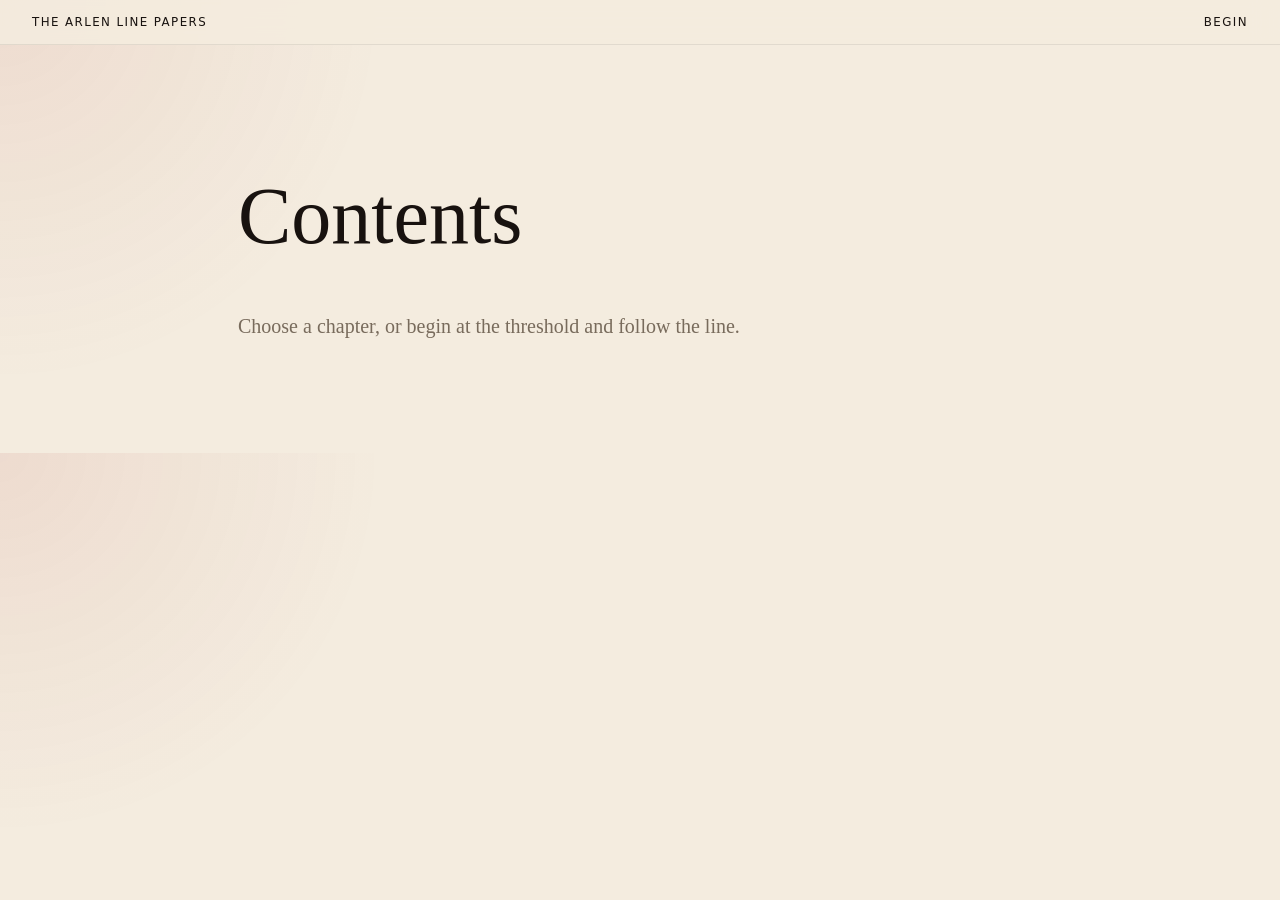
==== commit 24edcc4f: "Tidy contents page" ====
--- a/contents.html
+++ b/contents.html
@@ -1 +1 @@
-<!doctype html><html lang="en"><head><meta charset="utf-8"><meta name="viewport" content="width=device-width, initial-scale=1"><title>Contents - The Arlen Line Papers</title><link rel="stylesheet" href="assets/css/book.css"></head><body><header class="topbar"><a href="index.html">The Arlen Line Papers</a><span><a href="title.html">Title</a></span></header><main class="toc"><h1>Contents</h1><p>This table of contents is built from the chapter list. Add new Markdown files to manuscript/chapters/ and add their filenames to assets/js/book-data.js.</p><ol class="toc-list" id="chapter-list"></ol></main><script src="assets/js/book-data.js"></script><script>var list=document.getElementById('chapter-list');(window.ARLEN_CHAPTER_FILES||[]).forEach(function(file,i){var li=document.createElement('li');var n=document.createElement('span');n.className='toc-num';n.textContent=i===0?'--':String(i).padStart(2,'0');var a=document.createElement('a');a.className='toc-title';a.href='reader.html?chapter='+i;a.textContent=file.replace(/^[0-9]+-/,'').replace(/\.md$/,'').replace(/-/g,' ');li.appendChild(n);li.appendChild(a);list.appendChild(li);});</script><script src="assets/js/reader.js"></script></body></html>
+<!doctype html><html lang="en"><head><meta charset="utf-8"><meta name="viewport" content="width=device-width, initial-scale=1"><title>Contents - The Arlen Line Papers</title><link rel="stylesheet" href="assets/css/book.css"></head><body><header class="topbar"><a href="index.html">The Arlen Line Papers</a><span><a href="reader.html?chapter=0">Begin</a></span></header><main class="toc"><h1>Contents</h1><p>Choose a chapter, or begin at the threshold and follow the line.</p><ol class="toc-list" id="chapter-list"></ol></main><script src="assets/js/book-data.js"></script><script src="assets/js/reader.js"></script><script src="assets/js/simple-reader.js"></script></body></html>
--- a/assets/css/book.css
+++ b/assets/css/book.css
@@ -1 +1 @@
-:root{--ink:#171512;--paper:#f5efe4;--paper-2:#ede3d2;--night:#080a0d;--muted:#7d735f;--gold:#c7a85b;--green:#b9d9b5;--line:rgba(199,168,91,.32);--width:78ch;--serif:ui-serif,Georgia,"Times New Roman",serif;--sans:ui-sans-serif,system-ui,-apple-system,Segoe UI,sans-serif}*{box-sizing:border-box}html{scroll-behavior:smooth}body{margin:0;background:var(--paper);color:var(--ink);font-family:var(--serif);font-size:19px;line-height:1.72;text-rendering:optimizeLegibility}a{color:inherit;text-decoration-color:var(--line);text-underline-offset:.18em}a:hover{text-decoration-color:var(--gold)}.topbar{position:sticky;top:0;z-index:20;display:flex;justify-content:space-between;gap:1rem;align-items:center;padding:.8rem clamp(1rem,4vw,3rem);font-family:var(--sans);font-size:.75rem;letter-spacing:.12em;text-transform:uppercase;background:rgba(245,239,228,.82);backdrop-filter:blur(12px);border-bottom:1px solid rgba(23,21,18,.08)}.topbar a{text-decoration:none}.progress{position:fixed;top:0;left:0;height:3px;background:linear-gradient(90deg,var(--gold),var(--green));width:0;z-index:50}.cover{min-height:100vh;background:radial-gradient(circle at 50% 42%,rgba(199,168,91,.28),transparent 24rem),radial-gradient(circle at 50% 50%,rgba(185,217,181,.10),transparent 34rem),var(--night);display:grid;place-items:center;color:#f7eedf;overflow:hidden;position:relative}.cover:before{content:"";position:absolute;inset:-20%;background:repeating-conic-gradient(from 0deg,rgba(199,168,91,.08) 0 1deg,transparent 1deg 10deg);animation:turn 40s linear infinite}.cover-inner{position:relative;text-align:center;padding:2rem}.book-object{width:min(58vw,310px);height:min(76vw,430px);margin:0 auto 2rem;border:1px solid rgba(199,168,91,.45);border-radius:10px;background:linear-gradient(135deg,#201914,#0d1115 55%,#19140f);box-shadow:0 0 70px rgba(199,168,91,.28),0 25px 60px rgba(0,0,0,.55);position:relative;display:grid;place-items:center;transform:perspective(900px) rotateY(-12deg) rotateX(4deg)}.book-object:after{content:"";position:absolute;inset:8%;border:1px solid rgba(199,168,91,.23);border-radius:999px}.sigil{width:46%;aspect-ratio:1;border:1px solid rgba(199,168,91,.6);border-radius:50%;position:relative}.sigil:after{content:"";position:absolute;left:-18%;right:-18%;top:50%;border-top:1px solid rgba(199,168,91,.75)}.titlemark{position:absolute;bottom:14%;font-family:var(--sans);letter-spacing:.2em;text-transform:uppercase;font-size:.72rem;color:#dbc98f}.cover h1,.title-page h1{font-size:clamp(2.8rem,8vw,6rem);line-height:.94;margin:.3rem 0;font-weight:400}.cover p,.title-page p{color:#d8c9ad;font-family:var(--sans);letter-spacing:.06em}.cover-actions{display:flex;gap:.8rem;justify-content:center;flex-wrap:wrap;margin-top:2rem}.button{font-family:var(--sans);font-size:.78rem;letter-spacing:.12em;text-transform:uppercase;text-decoration:none;border:1px solid rgba(199,168,91,.5);padding:.85rem 1.05rem;border-radius:999px;background:rgba(255,255,255,.04)}.resume-note{font-family:var(--sans);font-size:.75rem;color:#9f947b;margin-top:1rem}.title-page{min-height:100vh;display:grid;place-items:center;text-align:center;background:linear-gradient(#f5efe4,#ece1cd);padding:2rem}.title-page p{color:var(--muted)}.rule{width:9rem;height:1px;background:var(--line);margin:2rem auto}.toc{max-width:920px;margin:0 auto;padding:clamp(3rem,7vw,7rem) clamp(1rem,4vw,3rem)}.toc h1{font-size:clamp(3rem,7vw,5rem);font-weight:400;line-height:1}.toc>p{max-width:54ch;color:var(--muted)}.toc-part{font-family:var(--sans);letter-spacing:.18em;text-transform:uppercase;font-size:.72rem;color:var(--muted);margin:3rem 0 1rem;border-top:1px solid var(--line);padding-top:1rem}.toc-list{list-style:none;margin:0;padding:0}.toc-list li{display:grid;grid-template-columns:3rem 1fr;gap:.8rem;border-bottom:1px solid rgba(23,21,18,.08);padding:.8rem 0}.toc-num{font-family:var(--sans);font-size:.72rem;color:var(--muted);letter-spacing:.12em}.toc-title{font-size:1.15rem;text-decoration:none}.toc-sub{grid-column:2;font-family:var(--sans);font-size:.78rem;color:var(--muted)}.reader-shell{display:grid;grid-template-columns:minmax(1rem,1fr) minmax(0,var(--width)) minmax(12rem,18rem);gap:clamp(1rem,4vw,4rem);padding:clamp(1rem,3vw,2rem) clamp(1rem,4vw,4rem) 5rem}.reader-main{max-width:var(--width);padding-top:4rem}.reader-margin{font-family:var(--sans);font-size:.78rem;line-height:1.55;color:var(--muted);padding-top:7rem;position:sticky;top:0;height:100vh}.reader-margin .box{border-left:1px solid var(--line);padding-left:1rem;margin-bottom:1.4rem}.chapter-kicker{font-family:var(--sans);letter-spacing:.18em;text-transform:uppercase;font-size:.72rem;color:var(--muted);margin-bottom:1.2rem}.chapter-title{font-size:clamp(2.4rem,6vw,4.8rem);font-weight:400;line-height:1;margin:.2rem 0}.chapter-subtitle{font-style:italic;color:var(--muted);font-size:1.25rem}.editor-note{border-left:1px solid var(--line);padding:1rem 0 1rem 1.2rem;margin:2.2rem 0;color:#4f4639;background:linear-gradient(90deg,rgba(199,168,91,.08),transparent)}article p{margin:1.15rem 0}article h2,article h3{font-weight:400;line-height:1.15;margin:2.5rem 0 1rem}.chapter-nav{display:flex;justify-content:space-between;gap:1rem;border-top:1px solid var(--line);margin-top:4rem;padding-top:1.5rem;font-family:var(--sans);font-size:.8rem;letter-spacing:.08em;text-transform:uppercase}.chapter-nav a{text-decoration:none}.chapter-nav .next{text-align:right;margin-left:auto}@keyframes turn{to{transform:rotate(360deg)}}@media(max-width:900px){body{font-size:18px}.reader-shell{display:block;padding:1rem}.reader-main{padding-top:2rem}.reader-margin{display:none}.toc-list li{grid-template-columns:2.4rem 1fr}.cover h1{font-size:3.2rem}}@media print{.topbar,.progress,.reader-margin,.chapter-nav{display:none}body{background:#fff}.reader-shell{display:block}.reader-main{max-width:none;padding:0}}+:root{--ink:#18120f;--paper:#f4ecdf;--soft:#ebe0cf;--muted:#786b5c;--red:#9e1b16;--red2:#c83b32;--line:rgba(158,27,22,.22);--shadow:0 24px 70px rgba(35,18,12,.18);--serif:ui-serif,Georgia,Times New Roman,serif;--sans:ui-sans-serif,system-ui,-apple-system,Segoe UI,sans-serif;--width:72ch}*{box-sizing:border-box}html{scroll-behavior:smooth}body{margin:0;background:radial-gradient(circle at top left,rgba(158,27,22,.08),transparent 24rem),var(--paper);color:var(--ink);font-family:var(--serif);font-size:20px;line-height:1.72;text-rendering:optimizeLegibility}a{color:inherit;text-decoration-color:var(--line);text-underline-offset:.18em}.progress{position:fixed;top:0;left:0;height:3px;background:linear-gradient(90deg,var(--red),var(--red2));width:0;z-index:60}.topbar{position:sticky;top:0;z-index:50;display:flex;justify-content:space-between;align-items:center;gap:.8rem;padding:.75rem clamp(.9rem,3vw,2rem);font-family:var(--sans);font-size:.74rem;letter-spacing:.12em;text-transform:uppercase;background:rgba(244,236,223,.88);backdrop-filter:blur(14px);border-bottom:1px solid rgba(24,18,15,.08)}.topbar a,.chapter-button{text-decoration:none}.chapter-button{border:1px solid var(--line);background:rgba(158,27,22,.07);color:var(--red);border-radius:999px;padding:.48rem .7rem;font:inherit;letter-spacing:.12em;text-transform:uppercase;cursor:pointer}.cover{min-height:100svh;background:radial-gradient(circle at 50% 42%,rgba(158,27,22,.36),transparent 22rem),radial-gradient(circle at 50% 52%,rgba(245,236,218,.14),transparent 34rem),#090807;display:grid;place-items:center;color:#f8efdf;overflow:hidden;position:relative}.cover:before{content:"";position:absolute;inset:-20%;background:repeating-conic-gradient(from 0deg,rgba(200,59,50,.12) 0 1deg,transparent 1deg 11deg);animation:turn 55s linear infinite}.cover-inner{position:relative;text-align:center;padding:2rem;width:min(920px,100%)}.book-object{width:min(66vw,320px);height:min(86vw,440px);margin:0 auto 2rem;border:1px solid rgba(200,59,50,.55);border-radius:12px;background:linear-gradient(135deg,#2a1511,#0d0d0e 58%,#210f0d);box-shadow:0 0 80px rgba(158,27,22,.38),0 25px 60px rgba(0,0,0,.55);position:relative;display:grid;place-items:center;transform:perspective(900px) rotateY(-10deg) rotateX(3deg)}.book-object:after{content:"";position:absolute;inset:8%;border:1px solid rgba(200,59,50,.38);border-radius:999px}.sigil{width:46%;aspect-ratio:1;border:1px solid rgba(244,236,223,.62);border-radius:50%;position:relative}.sigil:after{content:"";position:absolute;left:-18%;right:-18%;top:50%;border-top:1px solid rgba(200,59,50,.86)}.titlemark{position:absolute;bottom:14%;font-family:var(--sans);letter-spacing:.2em;text-transform:uppercase;font-size:.72rem;color:#ead2b6}.cover h1,.title-page h1{font-size:clamp(2.7rem,9vw,6rem);line-height:.94;margin:.25rem 0;font-weight:400}.cover p,.title-page p{color:#ddcdbc;font-family:var(--sans);letter-spacing:.06em}.cover-actions{display:flex;gap:.7rem;justify-content:center;flex-wrap:wrap;margin-top:1.6rem}.button{font-family:var(--sans);font-size:.76rem;letter-spacing:.12em;text-transform:uppercase;text-decoration:none;border:1px solid rgba(200,59,50,.5);padding:.82rem 1rem;border-radius:999px;background:rgba(255,255,255,.05)}.resume-note{font-family:var(--sans);font-size:.75rem;color:#b8a995;margin-top:1rem}.title-page{min-height:100svh;display:grid;place-items:center;text-align:center;background:linear-gradient(#f6eee3,#eadbca);padding:2rem}.rule{width:9rem;height:1px;background:var(--line);margin:2rem auto}.toc{max-width:900px;margin:0 auto;padding:clamp(2rem,6vw,6rem) clamp(1rem,4vw,3rem)}.toc h1{font-size:clamp(2.5rem,8vw,5rem);font-weight:400;line-height:1}.toc>p{max-width:52ch;color:var(--muted)}.toc-list{list-style:none;margin:2rem 0 0;padding:0}.toc-list li{display:grid;grid-template-columns:3rem 1fr;gap:.7rem;border-bottom:1px solid rgba(24,18,15,.08);padding:.82rem 0}.toc-num{font-family:var(--sans);font-size:.72rem;color:var(--red);letter-spacing:.12em}.toc-title{font-size:1.08rem;text-decoration:none;text-transform:capitalize}.reader-shell{display:grid;grid-template-columns:minmax(.5rem,1fr) minmax(0,var(--width)) minmax(10rem,16rem);gap:clamp(1rem,3vw,3rem);padding:clamp(.75rem,3vw,2rem) clamp(1rem,4vw,4rem) 5rem}.reader-main{max-width:var(--width);padding-top:3rem}.reader-main h1{font-size:clamp(2.1rem,6vw,4.4rem);font-weight:400;line-height:1;margin:0 0 1.5rem}.reader-main h2{font-size:clamp(1.9rem,5vw,3.4rem);font-weight:400;line-height:1.08;margin:0 0 1rem}.reader-main h3{font-size:1.15rem;font-style:italic;font-weight:400;color:var(--muted);margin:.2rem 0 2rem}.reader-main p{margin:1.05rem 0}.reader-main hr{border:0;border-top:1px solid var(--line);margin:2.5rem 0}.reader-margin{font-family:var(--sans);font-size:.78rem;line-height:1.5;color:var(--muted);padding-top:6rem;position:sticky;top:0;height:100svh}.box{border-left:1px solid var(--line);padding-left:1rem;margin-bottom:1rem}.chapter-nav{display:flex;justify-content:space-between;gap:1rem;border-top:1px solid var(--line);margin-top:4rem;padding-top:1.3rem;font-family:var(--sans);font-size:.8rem;letter-spacing:.08em;text-transform:uppercase}.chapter-nav a{text-decoration:none}.chapter-panel{position:fixed;top:3.25rem;right:clamp(.7rem,3vw,2rem);width:min(92vw,380px);max-height:75svh;overflow:auto;background:rgba(244,236,223,.98);border:1px solid var(--line);border-radius:18px;box-shadow:var(--shadow);padding:.7rem;z-index:70;display:none}.chapter-panel.open{display:block}.chapter-panel a{display:block;text-decoration:none;padding:.7rem .8rem;border-radius:12px;font-family:var(--sans);font-size:.85rem;line-height:1.25}.chapter-panel a:hover,.chapter-panel a.current{background:rgba(158,27,22,.09);color:var(--red)}@keyframes turn{to{transform:rotate(360deg)}}@media(max-width:900px){body{font-size:18px;line-height:1.68}.reader-shell{display:block;padding:0 1rem 4rem}.reader-main{padding-top:2rem}.reader-margin{display:none}.topbar{font-size:.68rem}.toc-list li{grid-template-columns:2.5rem 1fr}.cover h1{font-size:3.2rem}.chapter-panel{left:.7rem;right:.7rem;width:auto}}@media(max-width:520px){body{font-size:17px}.cover-inner{padding:1.2rem}.book-object{width:min(72vw,260px);height:min(96vw,360px)}.cover-actions{display:grid}.button{width:100%;text-align:center}.reader-main p{margin:1rem 0}.topbar{letter-spacing:.08em}}@media print{.topbar,.progress,.reader-margin,.chapter-nav,.chapter-panel{display:none}body{background:#fff}.reader-shell{display:block}.reader-main{max-width:none;padding:0}}
